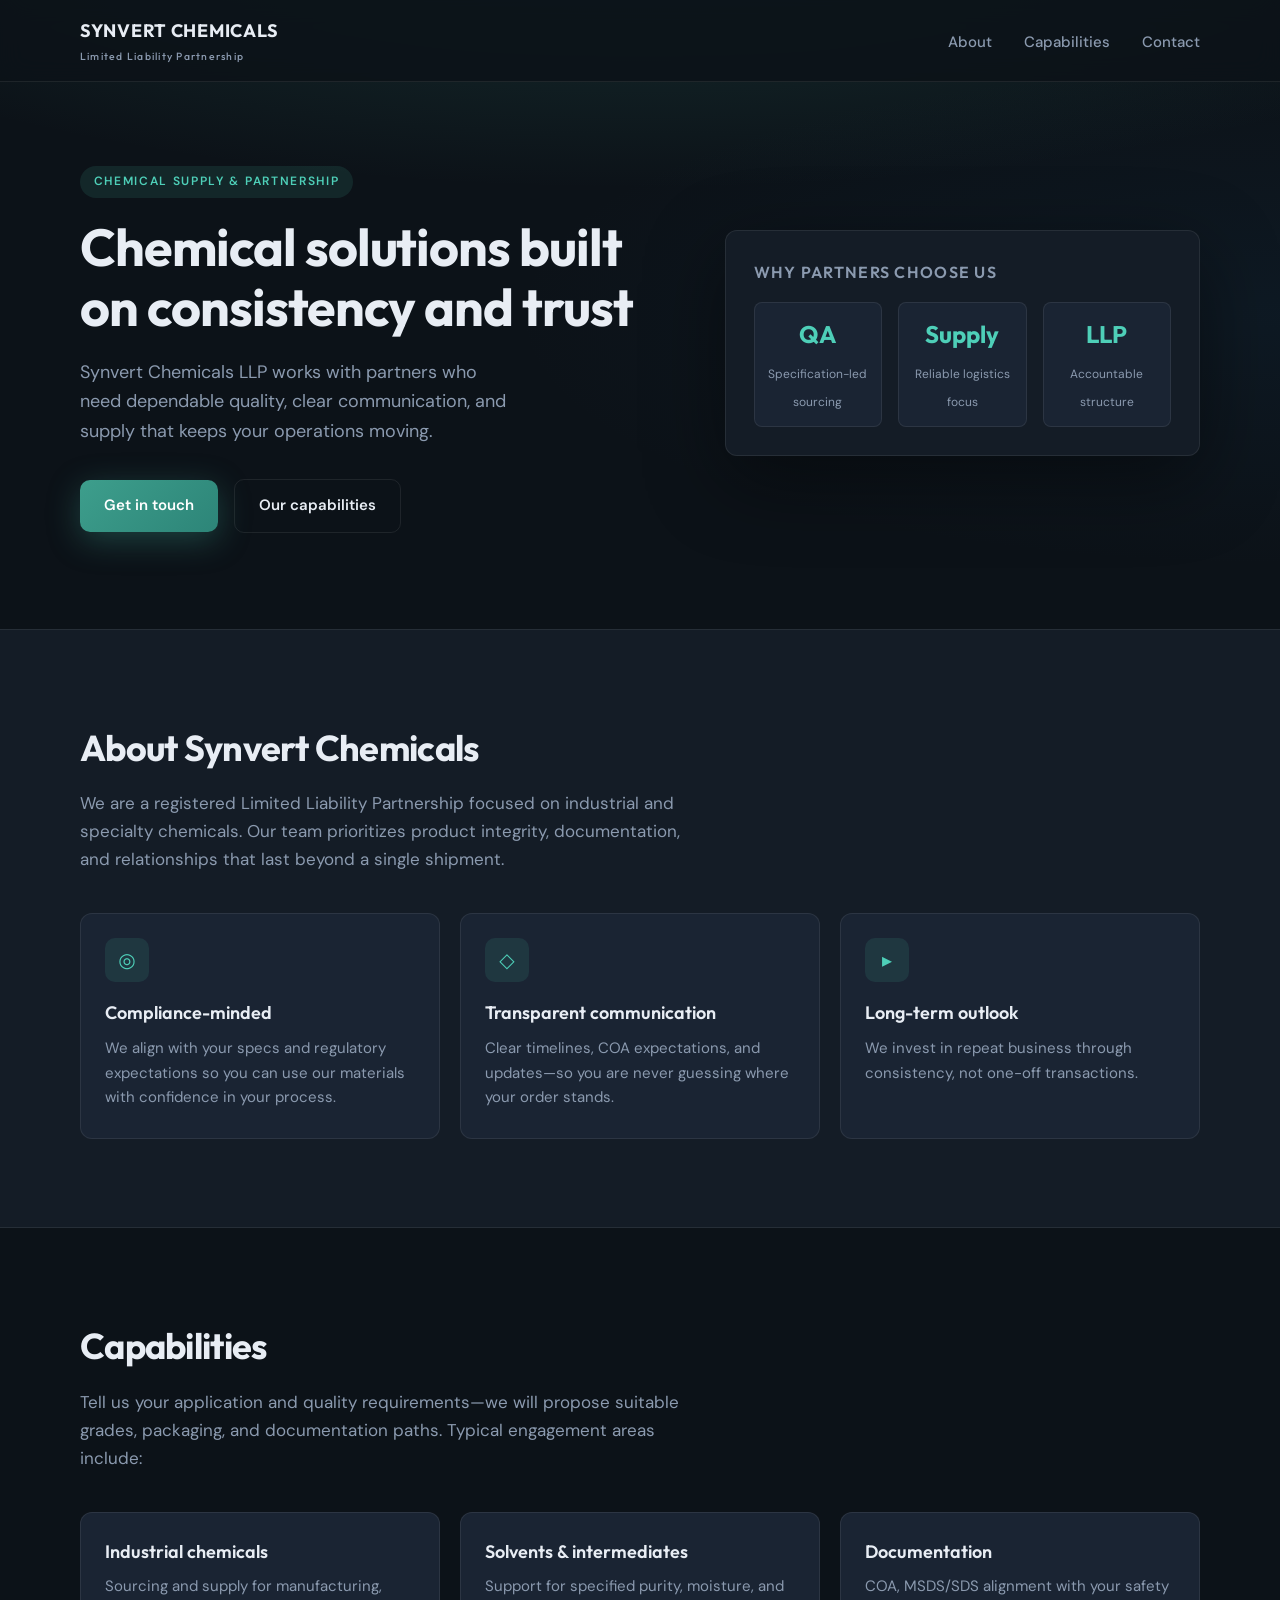
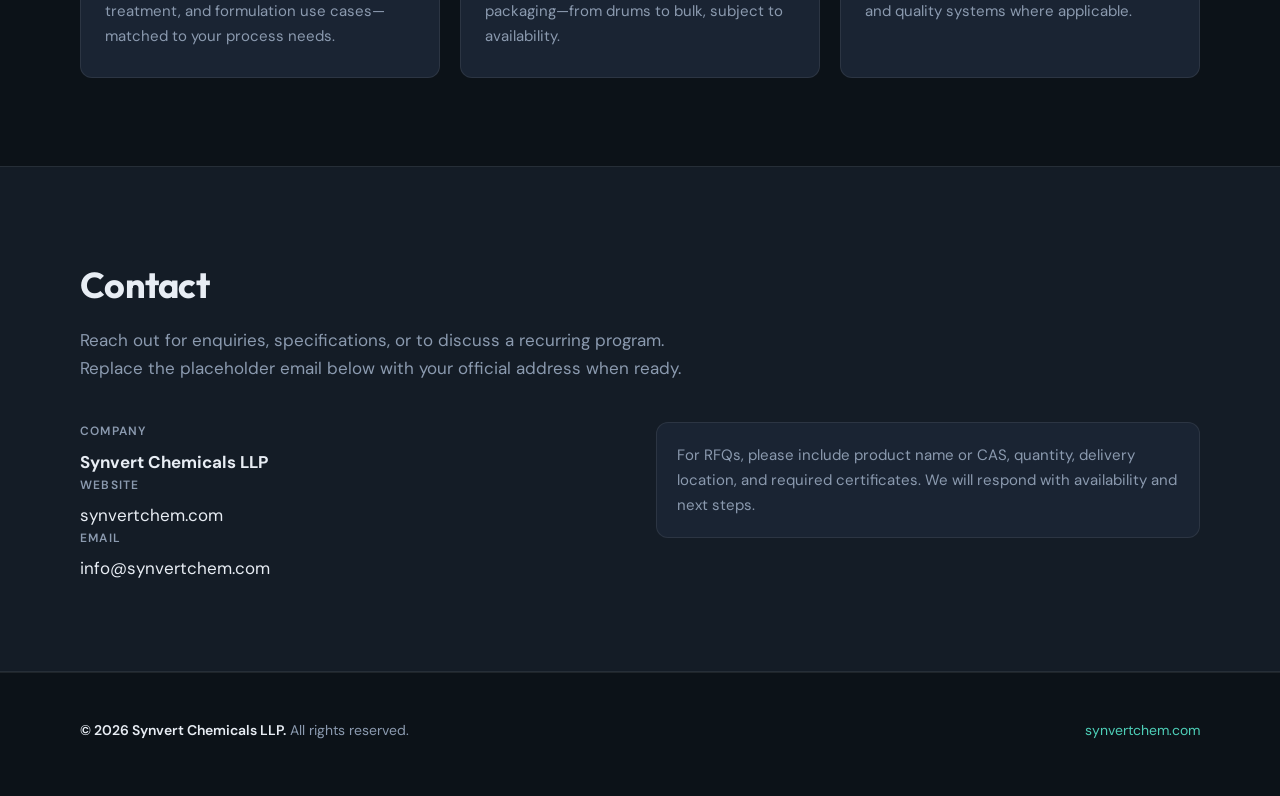
==== index.html @ 35416d8f "Initial commit: Synvert Chemicals LLP landing page Made-with: Cursor" ====
<!DOCTYPE html>
<html lang="en">
  <head>
    <meta charset="utf-8" />
    <meta name="viewport" content="width=device-width, initial-scale=1" />
    <meta
      name="description"
      content="Synvert Chemicals LLP — quality chemical solutions and reliable supply for industry. Based in India."
    />
    <title>Synvert Chemicals LLP | synvertchem.com</title>
    <link rel="icon" href="favicon.svg" type="image/svg+xml" />
    <link rel="preconnect" href="https://fonts.googleapis.com" />
    <link rel="preconnect" href="https://fonts.gstatic.com" crossorigin />
    <link
      href="https://fonts.googleapis.com/css2?family=DM+Sans:ital,opsz,wght@0,9..40,400;0,9..40,500;0,9..40,600;0,9..40,700&family=Outfit:wght@500;600;700&display=swap"
      rel="stylesheet"
    />
    <link rel="stylesheet" href="css/styles.css" />
  </head>
  <body>
    <a class="sr-only" href="#main">Skip to main content</a>

    <header class="site-header">
      <div class="wrap header-inner">
        <a class="logo" href="#">
          SYNVERT CHEMICALS
          <span>Limited Liability Partnership</span>
        </a>
        <button
          type="button"
          class="nav-toggle"
          aria-expanded="false"
          aria-controls="site-nav"
        >
          Menu
        </button>
        <nav class="nav" id="site-nav" aria-label="Primary">
          <ul class="nav-list">
            <li><a href="#about">About</a></li>
            <li><a href="#capabilities">Capabilities</a></li>
            <li><a href="#contact">Contact</a></li>
          </ul>
        </nav>
      </div>
    </header>

    <main id="main">
      <section class="hero" aria-labelledby="hero-heading">
        <div class="wrap hero-grid">
          <div>
            <p class="hero-badge">Chemical supply &amp; partnership</p>
            <h1 id="hero-heading">Chemical solutions built on consistency and trust</h1>
            <p class="hero-lead">
              Synvert Chemicals LLP works with partners who need dependable quality,
              clear communication, and supply that keeps your operations moving.
            </p>
            <div class="hero-cta">
              <a class="btn btn-primary" href="#contact">Get in touch</a>
              <a class="btn btn-ghost" href="#capabilities">Our capabilities</a>
            </div>
          </div>
          <aside class="hero-card" aria-label="Highlights">
            <h2>Why partners choose us</h2>
            <div class="stat-row" role="presentation">
              <div class="stat">
                <strong>QA</strong>
                <span>Specification-led sourcing</span>
              </div>
              <div class="stat">
                <strong>Supply</strong>
                <span>Reliable logistics focus</span>
              </div>
              <div class="stat">
                <strong>LLP</strong>
                <span>Accountable structure</span>
              </div>
            </div>
          </aside>
        </div>
      </section>

      <section id="about" class="bg-alt" aria-labelledby="about-heading">
        <div class="wrap">
          <h2 class="section-title" id="about-heading">About Synvert Chemicals</h2>
          <p class="section-intro">
            We are a registered Limited Liability Partnership focused on industrial and
            specialty chemicals. Our team prioritizes product integrity, documentation,
            and relationships that last beyond a single shipment.
          </p>
          <div class="cards">
            <article class="card">
              <div class="card-icon" aria-hidden="true">◎</div>
              <h3>Compliance-minded</h3>
              <p>
                We align with your specs and regulatory expectations so you can use our
                materials with confidence in your process.
              </p>
            </article>
            <article class="card">
              <div class="card-icon" aria-hidden="true">◇</div>
              <h3>Transparent communication</h3>
              <p>
                Clear timelines, COA expectations, and updates—so you are never guessing
                where your order stands.
              </p>
            </article>
            <article class="card">
              <div class="card-icon" aria-hidden="true">▸</div>
              <h3>Long-term outlook</h3>
              <p>
                We invest in repeat business through consistency, not one-off
                transactions.
              </p>
            </article>
          </div>
        </div>
      </section>

      <section id="capabilities" aria-labelledby="cap-heading">
        <div class="wrap">
          <h2 class="section-title" id="cap-heading">Capabilities</h2>
          <p class="section-intro">
            Tell us your application and quality requirements—we will propose suitable
            grades, packaging, and documentation paths. Typical engagement areas include:
          </p>
          <div class="cards">
            <article class="card">
              <h3>Industrial chemicals</h3>
              <p>
                Sourcing and supply for manufacturing, treatment, and formulation use
                cases—matched to your process needs.
              </p>
            </article>
            <article class="card">
              <h3>Solvents &amp; intermediates</h3>
              <p>
                Support for specified purity, moisture, and packaging—from drums to bulk,
                subject to availability.
              </p>
            </article>
            <article class="card">
              <h3>Documentation</h3>
              <p>
                COA, MSDS/SDS alignment with your safety and quality systems where
                applicable.
              </p>
            </article>
          </div>
        </div>
      </section>

      <section id="contact" class="bg-alt" aria-labelledby="contact-heading">
        <div class="wrap">
          <h2 class="section-title" id="contact-heading">Contact</h2>
          <p class="section-intro">
            Reach out for enquiries, specifications, or to discuss a recurring program.
            Replace the placeholder email below with your official address when ready.
          </p>
          <div class="contact-box">
            <dl class="contact-details">
              <div>
                <dt>Company</dt>
                <dd><strong>Synvert Chemicals LLP</strong></dd>
              </div>
              <div>
                <dt>Website</dt>
                <dd>
                  <a href="https://synvertchem.com">synvertchem.com</a>
                </dd>
              </div>
              <div>
                <dt>Email</dt>
                <dd>
                  <a href="mailto:info@synvertchem.com">info@synvertchem.com</a>
                </dd>
              </div>
            </dl>
            <p class="contact-note">
              For RFQs, please include product name or CAS, quantity, delivery location,
              and required certificates. We will respond with availability and next steps.
            </p>
          </div>
        </div>
      </section>
    </main>

    <footer class="site-footer">
      <div class="wrap footer-inner">
        <p>
          <strong>© <span id="year"></span> Synvert Chemicals LLP.</strong>
          All rights reserved.
        </p>
        <p>
          <a href="https://synvertchem.com">synvertchem.com</a>
        </p>
      </div>
    </footer>

    <script>
      document.getElementById("year").textContent = new Date().getFullYear();
    </script>
    <script src="js/main.js" defer></script>
  </body>
</html>
---- css/styles.css ----
/* SYNVERT CHEMICALS LLP — landing page styles */

:root {
  --bg: #0c1218;
  --bg-elevated: #141c26;
  --surface: #1a2433;
  --border: rgba(255, 255, 255, 0.08);
  --text: #e8edf4;
  --text-muted: #8b9aaf;
  --accent: #3d9e8c;
  --accent-bright: #4ecfb8;
  --accent-dim: rgba(61, 158, 140, 0.15);
  --font: "DM Sans", system-ui, sans-serif;
  --font-display: "Outfit", var(--font);
  --radius: 12px;
  --shadow: 0 24px 80px rgba(0, 0, 0, 0.45);
  --max: 1120px;
}

*,
*::before,
*::after {
  box-sizing: border-box;
}

html {
  scroll-behavior: smooth;
}

body {
  margin: 0;
  font-family: var(--font);
  font-size: 1.0625rem;
  line-height: 1.65;
  color: var(--text);
  background: var(--bg);
  -webkit-font-smoothing: antialiased;
}

a {
  color: var(--accent-bright);
  text-decoration: none;
}

a:hover {
  text-decoration: underline;
}

img {
  max-width: 100%;
  height: auto;
  display: block;
}

.sr-only {
  position: absolute;
  width: 1px;
  height: 1px;
  padding: 0;
  margin: -1px;
  overflow: hidden;
  clip: rect(0, 0, 0, 0);
  white-space: nowrap;
  border: 0;
}

.wrap {
  width: min(100% - 2.5rem, var(--max));
  margin-inline: auto;
}

/* Header */
.site-header {
  position: fixed;
  top: 0;
  left: 0;
  right: 0;
  z-index: 100;
  background: rgba(12, 18, 24, 0.85);
  backdrop-filter: blur(12px);
  border-bottom: 1px solid var(--border);
}

.header-inner {
  display: flex;
  align-items: center;
  justify-content: space-between;
  padding: 1rem 0;
  gap: 1.5rem;
}

.logo {
  font-family: var(--font-display);
  font-weight: 700;
  font-size: 1.125rem;
  letter-spacing: 0.04em;
  color: var(--text);
  text-decoration: none;
}

.logo:hover {
  text-decoration: none;
  color: var(--accent-bright);
}

.logo span {
  display: block;
  font-size: 0.65rem;
  font-weight: 500;
  letter-spacing: 0.12em;
  color: var(--text-muted);
  margin-top: 0.15rem;
}

.nav-toggle {
  display: none;
  background: transparent;
  border: 1px solid var(--border);
  color: var(--text);
  padding: 0.5rem 0.75rem;
  border-radius: 8px;
  cursor: pointer;
  font-size: 0.875rem;
}

.nav-list {
  display: flex;
  gap: 2rem;
  list-style: none;
  margin: 0;
  padding: 0;
}

.nav-list a {
  color: var(--text-muted);
  font-size: 0.9375rem;
  font-weight: 500;
  text-decoration: none;
}

.nav-list a:hover {
  color: var(--text);
}

@media (max-width: 768px) {
  .nav-toggle {
    display: block;
  }

  .nav {
    position: absolute;
    top: 100%;
    left: 0;
    right: 0;
    background: var(--bg-elevated);
    border-bottom: 1px solid var(--border);
    padding: 1rem 1.25rem 1.25rem;
    display: none;
  }

  .nav.is-open {
    display: block;
  }

  .nav-list {
    flex-direction: column;
    gap: 1rem;
  }
}

/* Hero */
.hero {
  padding: clamp(7rem, 12vw, 10rem) 0 clamp(4rem, 8vw, 6rem);
  position: relative;
  overflow: hidden;
}

.hero::before {
  content: "";
  position: absolute;
  inset: 0;
  background:
    radial-gradient(ellipse 80% 50% at 50% -20%, rgba(61, 158, 140, 0.25), transparent),
    radial-gradient(ellipse 60% 40% at 100% 50%, rgba(30, 80, 120, 0.12), transparent);
  pointer-events: none;
}

.hero-grid {
  position: relative;
  display: grid;
  grid-template-columns: 1fr;
  gap: 3rem;
  align-items: center;
}

@media (min-width: 900px) {
  .hero-grid {
    grid-template-columns: 1.1fr 0.9fr;
    gap: 4rem;
  }
}

.hero-badge {
  display: inline-block;
  font-size: 0.75rem;
  font-weight: 600;
  letter-spacing: 0.14em;
  text-transform: uppercase;
  color: var(--accent-bright);
  background: var(--accent-dim);
  padding: 0.4rem 0.85rem;
  border-radius: 999px;
  margin-bottom: 1.25rem;
}

.hero h1 {
  font-family: var(--font-display);
  font-weight: 700;
  font-size: clamp(2.25rem, 5vw, 3.25rem);
  line-height: 1.15;
  letter-spacing: -0.02em;
  margin: 0 0 1.25rem;
}

.hero-lead {
  font-size: 1.125rem;
  color: var(--text-muted);
  max-width: 36ch;
  margin: 0 0 2rem;
}

.hero-cta {
  display: flex;
  flex-wrap: wrap;
  gap: 1rem;
  align-items: center;
}

.btn {
  display: inline-flex;
  align-items: center;
  justify-content: center;
  padding: 0.85rem 1.5rem;
  font-family: inherit;
  font-size: 0.9375rem;
  font-weight: 600;
  border-radius: 10px;
  border: none;
  cursor: pointer;
  text-decoration: none;
  transition: transform 0.15s ease, box-shadow 0.15s ease;
}

.btn:active {
  transform: scale(0.98);
}

.btn-primary {
  background: linear-gradient(135deg, var(--accent) 0%, #2d8578 100%);
  color: #fff;
  box-shadow: 0 8px 32px rgba(61, 158, 140, 0.35);
}

.btn-primary:hover {
  text-decoration: none;
  box-shadow: 0 12px 40px rgba(61, 158, 140, 0.45);
}

.btn-ghost {
  background: transparent;
  color: var(--text);
  border: 1px solid var(--border);
}

.btn-ghost:hover {
  text-decoration: none;
  border-color: var(--text-muted);
  background: rgba(255, 255, 255, 0.04);
}

.hero-card {
  background: var(--bg-elevated);
  border: 1px solid var(--border);
  border-radius: var(--radius);
  padding: 1.75rem;
  box-shadow: var(--shadow);
}

.hero-card h2 {
  font-family: var(--font-display);
  font-size: 1rem;
  font-weight: 600;
  margin: 0 0 1rem;
  color: var(--text-muted);
  text-transform: uppercase;
  letter-spacing: 0.08em;
}

.stat-row {
  display: grid;
  grid-template-columns: repeat(3, 1fr);
  gap: 1rem;
  text-align: center;
}

.stat {
  padding: 0.75rem 0.5rem;
  background: var(--surface);
  border-radius: 8px;
  border: 1px solid var(--border);
}

.stat strong {
  display: block;
  font-family: var(--font-display);
  font-size: 1.5rem;
  color: var(--accent-bright);
  margin-bottom: 0.25rem;
}

.stat span {
  font-size: 0.75rem;
  color: var(--text-muted);
  line-height: 1.3;
}

/* Sections */
section {
  padding: clamp(3.5rem, 8vw, 5.5rem) 0;
}

.section-title {
  font-family: var(--font-display);
  font-size: clamp(1.75rem, 3vw, 2.25rem);
  font-weight: 700;
  letter-spacing: -0.02em;
  margin: 0 0 0.75rem;
}

.section-intro {
  color: var(--text-muted);
  max-width: 52ch;
  margin: 0 0 2.5rem;
}

.bg-alt {
  background: var(--bg-elevated);
  border-block: 1px solid var(--border);
}

/* Cards grid */
.cards {
  display: grid;
  grid-template-columns: repeat(auto-fit, minmax(260px, 1fr));
  gap: 1.25rem;
}

.card {
  background: var(--surface);
  border: 1px solid var(--border);
  border-radius: var(--radius);
  padding: 1.5rem 1.5rem 1.75rem;
  transition: border-color 0.2s ease, transform 0.2s ease;
}

.card:hover {
  border-color: rgba(61, 158, 140, 0.35);
  transform: translateY(-2px);
}

.card-icon {
  width: 44px;
  height: 44px;
  border-radius: 10px;
  background: var(--accent-dim);
  color: var(--accent-bright);
  display: flex;
  align-items: center;
  justify-content: center;
  font-size: 1.25rem;
  margin-bottom: 1rem;
}

.card h3 {
  font-family: var(--font-display);
  font-size: 1.125rem;
  font-weight: 600;
  margin: 0 0 0.5rem;
}

.card p {
  margin: 0;
  font-size: 0.9375rem;
  color: var(--text-muted);
}

/* Contact */
.contact-box {
  display: grid;
  gap: 2rem;
}

@media (min-width: 768px) {
  .contact-box {
    grid-template-columns: 1fr 1fr;
    align-items: start;
  }
}

.contact-details {
  list-style: none;
  margin: 0;
  padding: 0;
}

.contact-details li {
  margin-bottom: 1rem;
  padding-left: 0;
}

.contact-details dt {
  font-size: 0.75rem;
  font-weight: 600;
  letter-spacing: 0.1em;
  text-transform: uppercase;
  color: var(--text-muted);
  margin-bottom: 0.35rem;
}

.contact-details dd {
  margin: 0;
  font-size: 1.0625rem;
}

.contact-details a {
  color: var(--text);
}

.contact-note {
  font-size: 0.9375rem;
  color: var(--text-muted);
  margin: 0;
  padding: 1.25rem;
  background: var(--surface);
  border-radius: var(--radius);
  border: 1px solid var(--border);
}

/* Footer */
.site-footer {
  padding: 2rem 0 2.5rem;
  border-top: 1px solid var(--border);
  font-size: 0.875rem;
  color: var(--text-muted);
}

.footer-inner {
  display: flex;
  flex-wrap: wrap;
  gap: 1rem;
  justify-content: space-between;
  align-items: center;
}

.site-footer strong {
  color: var(--text);
  font-weight: 600;
}
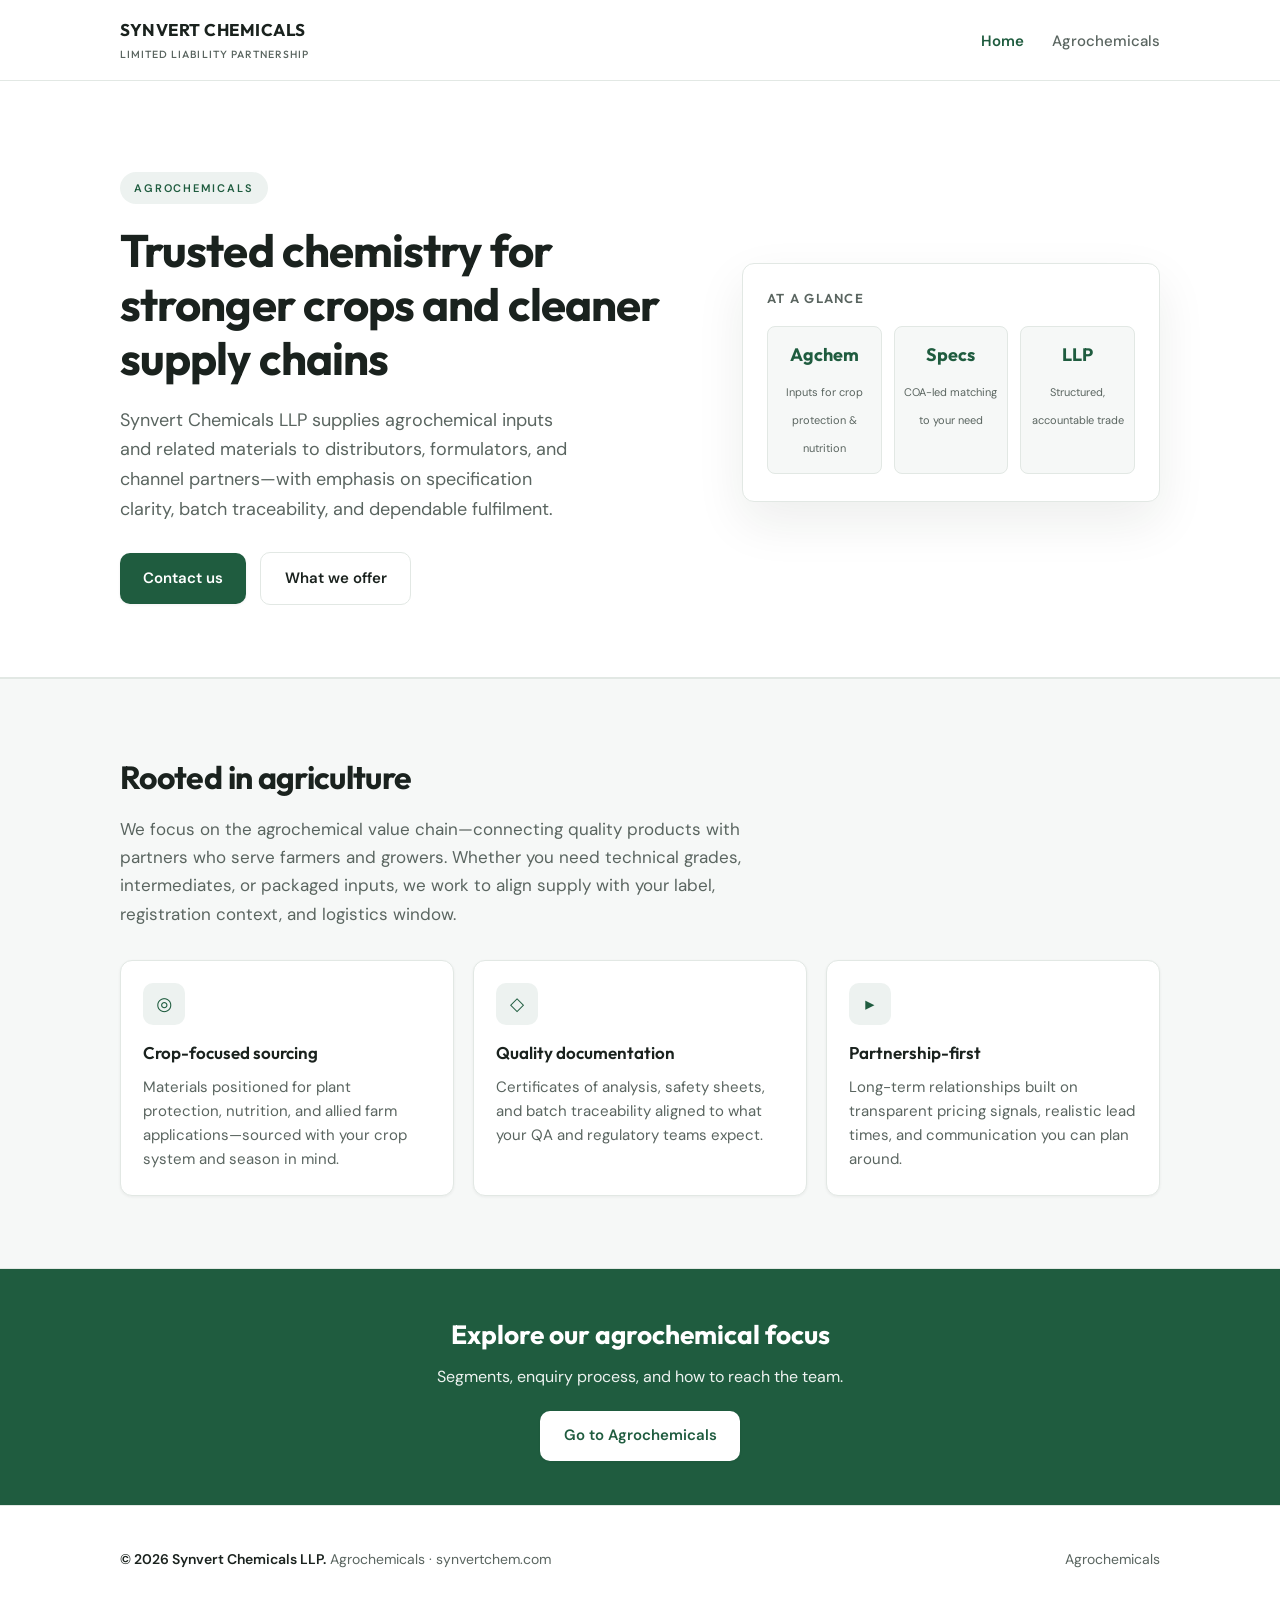
==== commit 607931fc: "Two-page white layout with agrochemicals focus (home + agrochem) Made-with: Cursor" ====
--- a/index.html
+++ b/index.html
@@ -5,9 +5,9 @@
     <meta name="viewport" content="width=device-width, initial-scale=1" />
     <meta
       name="description"
-      content="Synvert Chemicals LLP — quality chemical solutions and reliable supply for industry. Based in India."
+      content="Synvert Chemicals LLP — agrochemical supply and partnership. Quality inputs for agriculture."
     />
-    <title>Synvert Chemicals LLP | synvertchem.com</title>
+    <title>Synvert Chemicals LLP | Agrochemicals</title>
     <link rel="icon" href="favicon.svg" type="image/svg+xml" />
     <link rel="preconnect" href="https://fonts.googleapis.com" />
     <link rel="preconnect" href="https://fonts.gstatic.com" crossorigin />
@@ -22,7 +22,7 @@
 
     <header class="site-header">
       <div class="wrap header-inner">
-        <a class="logo" href="#">
+        <a class="logo" href="index.html">
           SYNVERT CHEMICALS
           <span>Limited Liability Partnership</span>
         </a>
@@ -36,9 +36,8 @@
         </button>
         <nav class="nav" id="site-nav" aria-label="Primary">
           <ul class="nav-list">
-            <li><a href="#about">About</a></li>
-            <li><a href="#capabilities">Capabilities</a></li>
-            <li><a href="#contact">Contact</a></li>
+            <li><a href="index.html" aria-current="page">Home</a></li>
+            <li><a href="agrochem.html">Agrochemicals</a></li>
           </ul>
         </nav>
       </div>
@@ -48,138 +47,81 @@
       <section class="hero" aria-labelledby="hero-heading">
         <div class="wrap hero-grid">
           <div>
-            <p class="hero-badge">Chemical supply &amp; partnership</p>
-            <h1 id="hero-heading">Chemical solutions built on consistency and trust</h1>
+            <p class="hero-badge">Agrochemicals</p>
+            <h1 id="hero-heading">Trusted chemistry for stronger crops and cleaner supply chains</h1>
             <p class="hero-lead">
-              Synvert Chemicals LLP works with partners who need dependable quality,
-              clear communication, and supply that keeps your operations moving.
+              Synvert Chemicals LLP supplies agrochemical inputs and related materials to
+              distributors, formulators, and channel partners—with emphasis on
+              specification clarity, batch traceability, and dependable fulfilment.
             </p>
             <div class="hero-cta">
-              <a class="btn btn-primary" href="#contact">Get in touch</a>
-              <a class="btn btn-ghost" href="#capabilities">Our capabilities</a>
+              <a class="btn btn-primary" href="agrochem.html#contact">Contact us</a>
+              <a class="btn btn-ghost" href="agrochem.html">What we offer</a>
             </div>
           </div>
           <aside class="hero-card" aria-label="Highlights">
-            <h2>Why partners choose us</h2>
+            <h2>At a glance</h2>
             <div class="stat-row" role="presentation">
               <div class="stat">
-                <strong>QA</strong>
-                <span>Specification-led sourcing</span>
+                <strong>Agchem</strong>
+                <span>Inputs for crop protection &amp; nutrition</span>
               </div>
               <div class="stat">
-                <strong>Supply</strong>
-                <span>Reliable logistics focus</span>
+                <strong>Specs</strong>
+                <span>COA-led matching to your need</span>
               </div>
               <div class="stat">
                 <strong>LLP</strong>
-                <span>Accountable structure</span>
+                <span>Structured, accountable trade</span>
               </div>
             </div>
           </aside>
         </div>
       </section>
 
-      <section id="about" class="bg-alt" aria-labelledby="about-heading">
+      <section class="bg-alt" aria-labelledby="home-about-heading">
         <div class="wrap">
-          <h2 class="section-title" id="about-heading">About Synvert Chemicals</h2>
+          <h2 class="section-title" id="home-about-heading">Rooted in agriculture</h2>
           <p class="section-intro">
-            We are a registered Limited Liability Partnership focused on industrial and
-            specialty chemicals. Our team prioritizes product integrity, documentation,
-            and relationships that last beyond a single shipment.
+            We focus on the agrochemical value chain—connecting quality products with
+            partners who serve farmers and growers. Whether you need technical grades,
+            intermediates, or packaged inputs, we work to align supply with your label,
+            registration context, and logistics window.
           </p>
           <div class="cards">
             <article class="card">
               <div class="card-icon" aria-hidden="true">◎</div>
-              <h3>Compliance-minded</h3>
+              <h3>Crop-focused sourcing</h3>
               <p>
-                We align with your specs and regulatory expectations so you can use our
-                materials with confidence in your process.
+                Materials positioned for plant protection, nutrition, and allied farm
+                applications—sourced with your crop system and season in mind.
               </p>
             </article>
             <article class="card">
               <div class="card-icon" aria-hidden="true">◇</div>
-              <h3>Transparent communication</h3>
+              <h3>Quality documentation</h3>
               <p>
-                Clear timelines, COA expectations, and updates—so you are never guessing
-                where your order stands.
+                Certificates of analysis, safety sheets, and batch traceability aligned to
+                what your QA and regulatory teams expect.
               </p>
             </article>
             <article class="card">
               <div class="card-icon" aria-hidden="true">▸</div>
-              <h3>Long-term outlook</h3>
+              <h3>Partnership-first</h3>
               <p>
-                We invest in repeat business through consistency, not one-off
-                transactions.
+                Long-term relationships built on transparent pricing signals, realistic
+                lead times, and communication you can plan around.
               </p>
             </article>
           </div>
         </div>
       </section>
 
-      <section id="capabilities" aria-labelledby="cap-heading">
+      <section class="cta-band" aria-labelledby="cta-heading">
         <div class="wrap">
-          <h2 class="section-title" id="cap-heading">Capabilities</h2>
-          <p class="section-intro">
-            Tell us your application and quality requirements—we will propose suitable
-            grades, packaging, and documentation paths. Typical engagement areas include:
-          </p>
-          <div class="cards">
-            <article class="card">
-              <h3>Industrial chemicals</h3>
-              <p>
-                Sourcing and supply for manufacturing, treatment, and formulation use
-                cases—matched to your process needs.
-              </p>
-            </article>
-            <article class="card">
-              <h3>Solvents &amp; intermediates</h3>
-              <p>
-                Support for specified purity, moisture, and packaging—from drums to bulk,
-                subject to availability.
-              </p>
-            </article>
-            <article class="card">
-              <h3>Documentation</h3>
-              <p>
-                COA, MSDS/SDS alignment with your safety and quality systems where
-                applicable.
-              </p>
-            </article>
-          </div>
-        </div>
-      </section>
-
-      <section id="contact" class="bg-alt" aria-labelledby="contact-heading">
-        <div class="wrap">
-          <h2 class="section-title" id="contact-heading">Contact</h2>
-          <p class="section-intro">
-            Reach out for enquiries, specifications, or to discuss a recurring program.
-            Replace the placeholder email below with your official address when ready.
-          </p>
-          <div class="contact-box">
-            <dl class="contact-details">
-              <div>
-                <dt>Company</dt>
-                <dd><strong>Synvert Chemicals LLP</strong></dd>
-              </div>
-              <div>
-                <dt>Website</dt>
-                <dd>
-                  <a href="https://synvertchem.com">synvertchem.com</a>
-                </dd>
-              </div>
-              <div>
-                <dt>Email</dt>
-                <dd>
-                  <a href="mailto:info@synvertchem.com">info@synvertchem.com</a>
-                </dd>
-              </div>
-            </dl>
-            <p class="contact-note">
-              For RFQs, please include product name or CAS, quantity, delivery location,
-              and required certificates. We will respond with availability and next steps.
-            </p>
-          </div>
+          <h2 id="cta-heading">Explore our agrochemical focus</h2>
+          <p>Segments, enquiry process, and how to reach the team.</p>
+          <a class="btn btn-primary" href="agrochem.html">Go to Agrochemicals</a>
         </div>
       </section>
     </main>
@@ -188,11 +130,9 @@
       <div class="wrap footer-inner">
         <p>
           <strong>© <span id="year"></span> Synvert Chemicals LLP.</strong>
-          All rights reserved.
+          Agrochemicals · <a href="https://synvertchem.com">synvertchem.com</a>
         </p>
-        <p>
-          <a href="https://synvertchem.com">synvertchem.com</a>
-        </p>
+        <p><a href="agrochem.html">Agrochemicals</a></p>
       </div>
     </footer>
 
--- a/css/styles.css
+++ b/css/styles.css
@@ -1,20 +1,21 @@
-/* SYNVERT CHEMICALS LLP — landing page styles */
+/* Synvert Chemicals LLP — white layout, two-page site */
 
 :root {
-  --bg: #0c1218;
-  --bg-elevated: #141c26;
-  --surface: #1a2433;
-  --border: rgba(255, 255, 255, 0.08);
-  --text: #e8edf4;
-  --text-muted: #8b9aaf;
-  --accent: #3d9e8c;
-  --accent-bright: #4ecfb8;
-  --accent-dim: rgba(61, 158, 140, 0.15);
+  --bg: #ffffff;
+  --bg-subtle: #f6f8f7;
+  --surface: #ffffff;
+  --border: #e2e8e4;
+  --text: #1a221e;
+  --text-muted: #5a6560;
+  --accent: #1f5c3f;
+  --accent-hover: #16472f;
+  --accent-soft: rgba(31, 92, 63, 0.08);
   --font: "DM Sans", system-ui, sans-serif;
   --font-display: "Outfit", var(--font);
   --radius: 12px;
-  --shadow: 0 24px 80px rgba(0, 0, 0, 0.45);
-  --max: 1120px;
+  --shadow: 0 1px 3px rgba(26, 34, 30, 0.06);
+  --shadow-lg: 0 20px 50px rgba(26, 34, 30, 0.08);
+  --max: 1040px;
 }
 
 *,
@@ -38,7 +39,7 @@
 }
 
 a {
-  color: var(--accent-bright);
+  color: var(--accent);
   text-decoration: none;
 }
 
@@ -71,13 +72,11 @@
 
 /* Header */
 .site-header {
-  position: fixed;
+  position: sticky;
   top: 0;
-  left: 0;
-  right: 0;
   z-index: 100;
-  background: rgba(12, 18, 24, 0.85);
-  backdrop-filter: blur(12px);
+  background: rgba(255, 255, 255, 0.92);
+  backdrop-filter: blur(10px);
   border-bottom: 1px solid var(--border);
 }
 
@@ -87,34 +86,36 @@
   justify-content: space-between;
   padding: 1rem 0;
   gap: 1.5rem;
+  position: relative;
 }
 
 .logo {
   font-family: var(--font-display);
   font-weight: 700;
-  font-size: 1.125rem;
-  letter-spacing: 0.04em;
+  font-size: 1.0625rem;
+  letter-spacing: 0.03em;
   color: var(--text);
   text-decoration: none;
 }
 
 .logo:hover {
   text-decoration: none;
-  color: var(--accent-bright);
+  color: var(--accent);
 }
 
 .logo span {
   display: block;
   font-size: 0.65rem;
   font-weight: 500;
-  letter-spacing: 0.12em;
+  letter-spacing: 0.1em;
   color: var(--text-muted);
   margin-top: 0.15rem;
+  text-transform: uppercase;
 }
 
 .nav-toggle {
   display: none;
-  background: transparent;
+  background: var(--bg);
   border: 1px solid var(--border);
   color: var(--text);
   padding: 0.5rem 0.75rem;
@@ -125,10 +126,11 @@
 
 .nav-list {
   display: flex;
-  gap: 2rem;
+  gap: 1.75rem;
   list-style: none;
   margin: 0;
   padding: 0;
+  align-items: center;
 }
 
 .nav-list a {
@@ -140,6 +142,11 @@
 
 .nav-list a:hover {
   color: var(--text);
+}
+
+.nav-list a[aria-current="page"] {
+  color: var(--accent);
+  font-weight: 600;
 }
 
 @media (max-width: 768px) {
@@ -152,10 +159,11 @@
     top: 100%;
     left: 0;
     right: 0;
-    background: var(--bg-elevated);
+    background: var(--bg);
     border-bottom: 1px solid var(--border);
     padding: 1rem 1.25rem 1.25rem;
     display: none;
+    box-shadow: var(--shadow-lg);
   }
 
   .nav.is-open {
@@ -165,50 +173,41 @@
   .nav-list {
     flex-direction: column;
     gap: 1rem;
+    align-items: flex-start;
   }
 }
 
 /* Hero */
 .hero {
-  padding: clamp(7rem, 12vw, 10rem) 0 clamp(4rem, 8vw, 6rem);
-  position: relative;
-  overflow: hidden;
-}
-
-.hero::before {
-  content: "";
-  position: absolute;
-  inset: 0;
-  background:
-    radial-gradient(ellipse 80% 50% at 50% -20%, rgba(61, 158, 140, 0.25), transparent),
-    radial-gradient(ellipse 60% 40% at 100% 50%, rgba(30, 80, 120, 0.12), transparent);
-  pointer-events: none;
+  padding: clamp(3.5rem, 8vw, 5rem) 0 clamp(3rem, 6vw, 4.5rem);
+  background: var(--bg);
+  border-bottom: 1px solid var(--border);
 }
 
 .hero-grid {
-  position: relative;
   display: grid;
   grid-template-columns: 1fr;
-  gap: 3rem;
-  align-items: center;
-}
-
-@media (min-width: 900px) {
+  gap: 2.5rem;
+  align-items: start;
+}
+
+@media (min-width: 880px) {
   .hero-grid {
-    grid-template-columns: 1.1fr 0.9fr;
-    gap: 4rem;
+    grid-template-columns: 1.15fr 0.85fr;
+    gap: 3.5rem;
+    align-items: center;
   }
 }
 
 .hero-badge {
   display: inline-block;
-  font-size: 0.75rem;
-  font-weight: 600;
-  letter-spacing: 0.14em;
+  font-size: 0.6875rem;
+  font-weight: 600;
+  letter-spacing: 0.16em;
   text-transform: uppercase;
-  color: var(--accent-bright);
-  background: var(--accent-dim);
-  padding: 0.4rem 0.85rem;
+  color: var(--accent);
+  background: var(--accent-soft);
+  padding: 0.45rem 0.9rem;
   border-radius: 999px;
   margin-bottom: 1.25rem;
 }
@@ -216,23 +215,24 @@
 .hero h1 {
   font-family: var(--font-display);
   font-weight: 700;
-  font-size: clamp(2.25rem, 5vw, 3.25rem);
-  line-height: 1.15;
+  font-size: clamp(2rem, 4.5vw, 2.85rem);
+  line-height: 1.18;
   letter-spacing: -0.02em;
   margin: 0 0 1.25rem;
+  color: var(--text);
 }
 
 .hero-lead {
   font-size: 1.125rem;
   color: var(--text-muted);
-  max-width: 36ch;
-  margin: 0 0 2rem;
+  max-width: 38ch;
+  margin: 0 0 1.75rem;
 }
 
 .hero-cta {
   display: flex;
   flex-wrap: wrap;
-  gap: 1rem;
+  gap: 0.875rem;
   align-items: center;
 }
 
@@ -240,7 +240,7 @@
   display: inline-flex;
   align-items: center;
   justify-content: center;
-  padding: 0.85rem 1.5rem;
+  padding: 0.8rem 1.45rem;
   font-family: inherit;
   font-size: 0.9375rem;
   font-weight: 600;
@@ -248,22 +248,23 @@
   border: none;
   cursor: pointer;
   text-decoration: none;
-  transition: transform 0.15s ease, box-shadow 0.15s ease;
+  transition: background 0.15s ease, color 0.15s ease, box-shadow 0.15s ease;
 }
 
 .btn:active {
-  transform: scale(0.98);
+  transform: scale(0.99);
 }
 
 .btn-primary {
-  background: linear-gradient(135deg, var(--accent) 0%, #2d8578 100%);
+  background: var(--accent);
   color: #fff;
-  box-shadow: 0 8px 32px rgba(61, 158, 140, 0.35);
+  box-shadow: var(--shadow);
 }
 
 .btn-primary:hover {
   text-decoration: none;
-  box-shadow: 0 12px 40px rgba(61, 158, 140, 0.45);
+  background: var(--accent-hover);
+  box-shadow: 0 4px 14px rgba(31, 92, 63, 0.22);
 }
 
 .btn-ghost {
@@ -275,37 +276,37 @@
 .btn-ghost:hover {
   text-decoration: none;
   border-color: var(--text-muted);
-  background: rgba(255, 255, 255, 0.04);
+  background: var(--bg-subtle);
 }
 
 .hero-card {
-  background: var(--bg-elevated);
+  background: var(--surface);
   border: 1px solid var(--border);
   border-radius: var(--radius);
-  padding: 1.75rem;
-  box-shadow: var(--shadow);
+  padding: 1.5rem 1.5rem 1.65rem;
+  box-shadow: var(--shadow-lg);
 }
 
 .hero-card h2 {
   font-family: var(--font-display);
-  font-size: 1rem;
+  font-size: 0.8125rem;
   font-weight: 600;
   margin: 0 0 1rem;
   color: var(--text-muted);
   text-transform: uppercase;
-  letter-spacing: 0.08em;
+  letter-spacing: 0.1em;
 }
 
 .stat-row {
   display: grid;
   grid-template-columns: repeat(3, 1fr);
-  gap: 1rem;
+  gap: 0.75rem;
   text-align: center;
 }
 
 .stat {
-  padding: 0.75rem 0.5rem;
-  background: var(--surface);
+  padding: 0.85rem 0.5rem;
+  background: var(--bg-subtle);
   border-radius: 8px;
   border: 1px solid var(--border);
 }
@@ -313,85 +314,110 @@
 .stat strong {
   display: block;
   font-family: var(--font-display);
-  font-size: 1.5rem;
-  color: var(--accent-bright);
-  margin-bottom: 0.25rem;
+  font-size: 1.125rem;
+  color: var(--accent);
+  margin-bottom: 0.35rem;
 }
 
 .stat span {
-  font-size: 0.75rem;
-  color: var(--text-muted);
-  line-height: 1.3;
+  font-size: 0.6875rem;
+  color: var(--text-muted);
+  line-height: 1.35;
 }
 
 /* Sections */
 section {
-  padding: clamp(3.5rem, 8vw, 5.5rem) 0;
+  padding: clamp(3rem, 7vw, 4.5rem) 0;
 }
 
 .section-title {
   font-family: var(--font-display);
-  font-size: clamp(1.75rem, 3vw, 2.25rem);
+  font-size: clamp(1.6rem, 2.8vw, 2rem);
   font-weight: 700;
   letter-spacing: -0.02em;
   margin: 0 0 0.75rem;
+  color: var(--text);
 }
 
 .section-intro {
   color: var(--text-muted);
-  max-width: 52ch;
-  margin: 0 0 2.5rem;
+  max-width: 54ch;
+  margin: 0 0 2rem;
 }
 
 .bg-alt {
-  background: var(--bg-elevated);
+  background: var(--bg-subtle);
   border-block: 1px solid var(--border);
 }
 
-/* Cards grid */
+/* Cards */
 .cards {
   display: grid;
-  grid-template-columns: repeat(auto-fit, minmax(260px, 1fr));
-  gap: 1.25rem;
+  grid-template-columns: repeat(auto-fit, minmax(240px, 1fr));
+  gap: 1.15rem;
 }
 
 .card {
   background: var(--surface);
   border: 1px solid var(--border);
   border-radius: var(--radius);
-  padding: 1.5rem 1.5rem 1.75rem;
-  transition: border-color 0.2s ease, transform 0.2s ease;
+  padding: 1.4rem 1.4rem 1.5rem;
+  box-shadow: var(--shadow);
+  transition: border-color 0.2s ease, box-shadow 0.2s ease;
 }
 
 .card:hover {
-  border-color: rgba(61, 158, 140, 0.35);
-  transform: translateY(-2px);
+  border-color: rgba(31, 92, 63, 0.25);
+  box-shadow: 0 8px 28px rgba(26, 34, 30, 0.07);
 }
 
 .card-icon {
-  width: 44px;
-  height: 44px;
+  width: 42px;
+  height: 42px;
   border-radius: 10px;
-  background: var(--accent-dim);
-  color: var(--accent-bright);
+  background: var(--accent-soft);
+  color: var(--accent);
   display: flex;
   align-items: center;
   justify-content: center;
-  font-size: 1.25rem;
-  margin-bottom: 1rem;
+  font-size: 1.15rem;
+  margin-bottom: 0.9rem;
 }
 
 .card h3 {
   font-family: var(--font-display);
-  font-size: 1.125rem;
-  font-weight: 600;
-  margin: 0 0 0.5rem;
+  font-size: 1.0625rem;
+  font-weight: 600;
+  margin: 0 0 0.45rem;
+  color: var(--text);
 }
 
 .card p {
   margin: 0;
   font-size: 0.9375rem;
   color: var(--text-muted);
+  line-height: 1.6;
+}
+
+/* Page intro (second page) */
+.page-intro {
+  padding: clamp(2.5rem, 6vw, 3.5rem) 0 0;
+  border-bottom: 1px solid var(--border);
+}
+
+.page-intro h1 {
+  font-family: var(--font-display);
+  font-size: clamp(1.85rem, 3.5vw, 2.35rem);
+  font-weight: 700;
+  letter-spacing: -0.02em;
+  margin: 0 0 0.75rem;
+}
+
+.page-intro .lead {
+  font-size: 1.125rem;
+  color: var(--text-muted);
+  max-width: 58ch;
+  margin: 0 0 2rem;
 }
 
 /* Contact */
@@ -407,51 +433,77 @@
   }
 }
 
-.contact-details {
-  list-style: none;
-  margin: 0;
-  padding: 0;
-}
-
-.contact-details li {
-  margin-bottom: 1rem;
-  padding-left: 0;
-}
-
 .contact-details dt {
-  font-size: 0.75rem;
-  font-weight: 600;
-  letter-spacing: 0.1em;
+  font-size: 0.6875rem;
+  font-weight: 600;
+  letter-spacing: 0.12em;
   text-transform: uppercase;
   color: var(--text-muted);
   margin-bottom: 0.35rem;
 }
 
 .contact-details dd {
-  margin: 0;
+  margin: 0 0 1.1rem;
   font-size: 1.0625rem;
 }
 
 .contact-details a {
   color: var(--text);
+}
+
+.contact-details a:hover {
+  color: var(--accent);
 }
 
 .contact-note {
   font-size: 0.9375rem;
   color: var(--text-muted);
   margin: 0;
-  padding: 1.25rem;
+  padding: 1.2rem 1.25rem;
   background: var(--surface);
   border-radius: var(--radius);
   border: 1px solid var(--border);
+  box-shadow: var(--shadow);
+}
+
+/* CTA band */
+.cta-band {
+  background: var(--accent);
+  color: #fff;
+  padding: clamp(2rem, 5vw, 2.75rem) 0;
+  text-align: center;
+}
+
+.cta-band h2 {
+  font-family: var(--font-display);
+  font-size: clamp(1.35rem, 2.5vw, 1.65rem);
+  font-weight: 700;
+  margin: 0 0 0.5rem;
+}
+
+.cta-band p {
+  margin: 0 0 1.25rem;
+  opacity: 0.92;
+  font-size: 1rem;
+}
+
+.cta-band .btn-primary {
+  background: #fff;
+  color: var(--accent);
+}
+
+.cta-band .btn-primary:hover {
+  background: var(--bg-subtle);
+  color: var(--accent-hover);
 }
 
 /* Footer */
 .site-footer {
-  padding: 2rem 0 2.5rem;
+  padding: 1.75rem 0 2.25rem;
   border-top: 1px solid var(--border);
   font-size: 0.875rem;
   color: var(--text-muted);
+  background: var(--bg);
 }
 
 .footer-inner {
@@ -466,3 +518,11 @@
   color: var(--text);
   font-weight: 600;
 }
+
+.site-footer a {
+  color: var(--text-muted);
+}
+
+.site-footer a:hover {
+  color: var(--accent);
+}
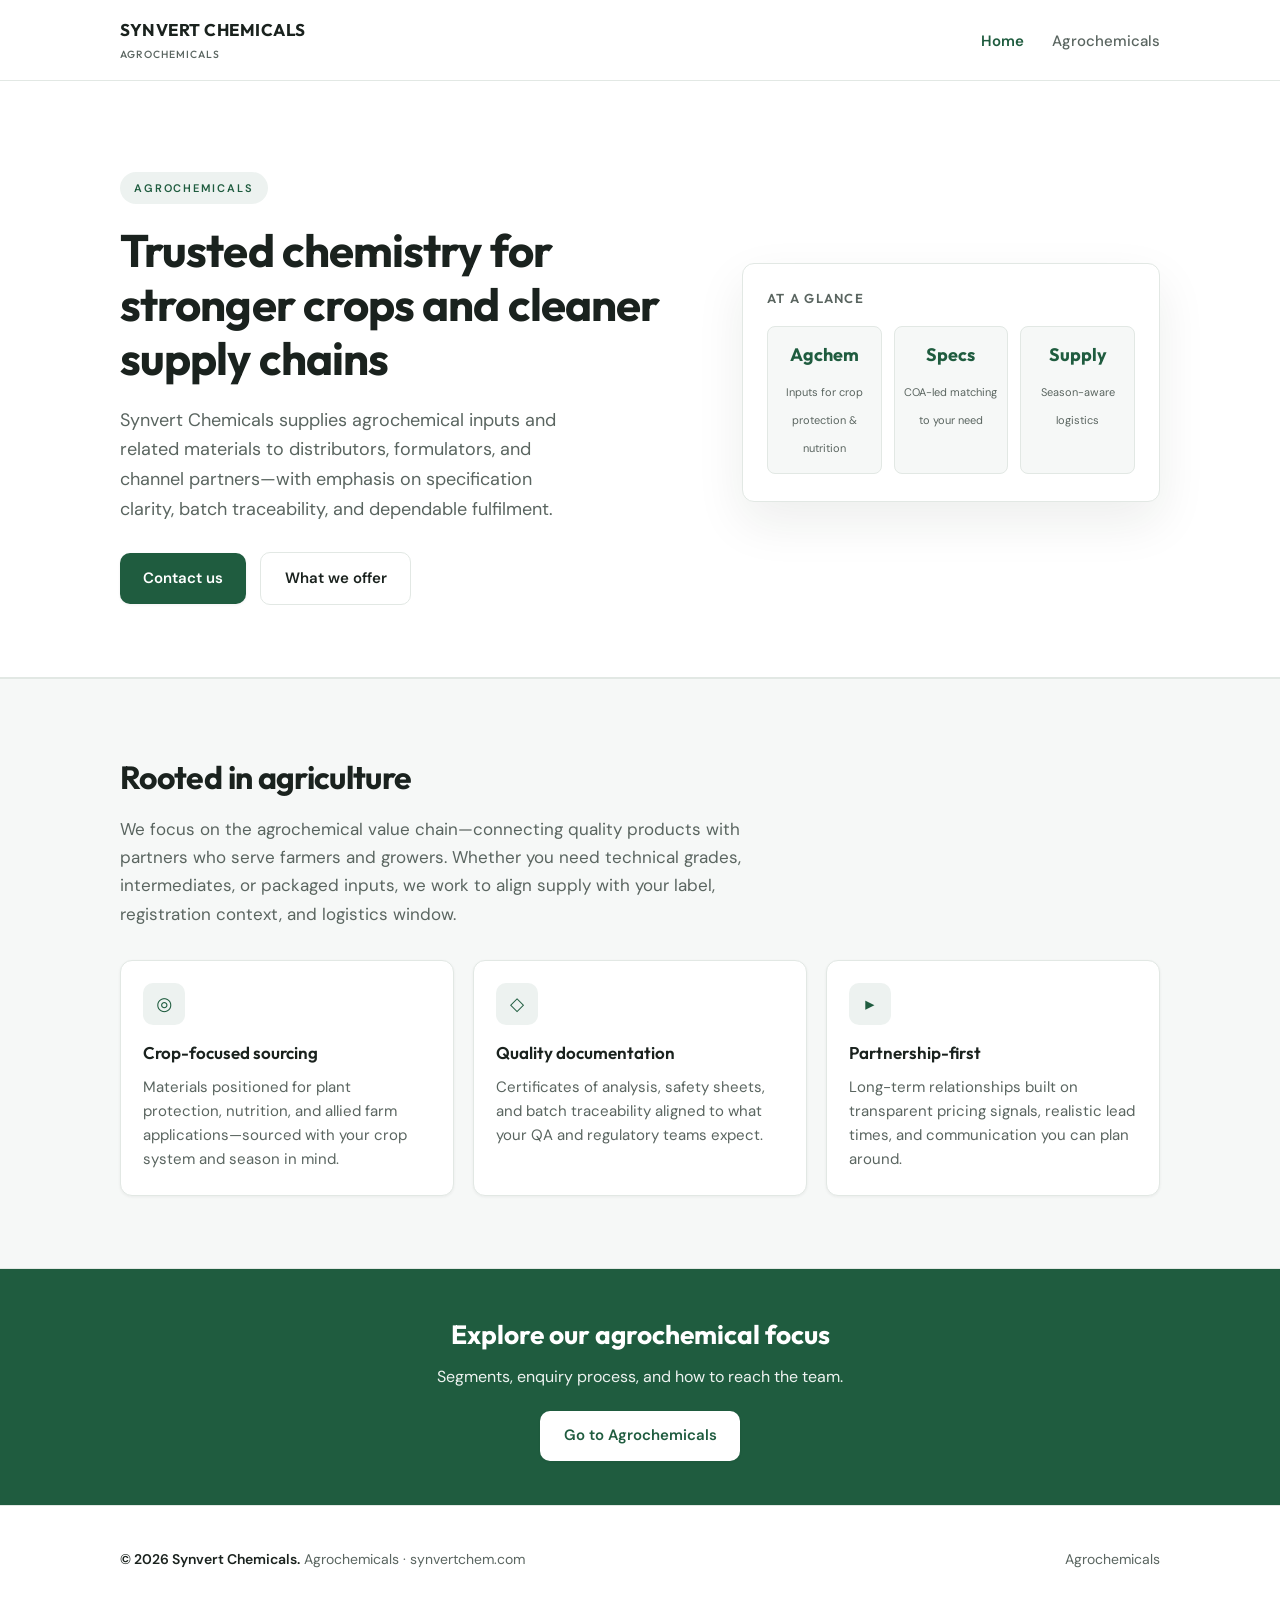
==== commit 252590bd: "De-emphasize legal form: use Synvert Chemicals, Agrochemicals tagline Made-with: Cursor" ====
--- a/index.html
+++ b/index.html
@@ -5,9 +5,9 @@
     <meta name="viewport" content="width=device-width, initial-scale=1" />
     <meta
       name="description"
-      content="Synvert Chemicals LLP — agrochemical supply and partnership. Quality inputs for agriculture."
+      content="Synvert Chemicals — agrochemical supply and partnership. Quality inputs for agriculture."
     />
-    <title>Synvert Chemicals LLP | Agrochemicals</title>
+    <title>Synvert Chemicals | Agrochemicals</title>
     <link rel="icon" href="favicon.svg" type="image/svg+xml" />
     <link rel="preconnect" href="https://fonts.googleapis.com" />
     <link rel="preconnect" href="https://fonts.gstatic.com" crossorigin />
@@ -24,7 +24,7 @@
       <div class="wrap header-inner">
         <a class="logo" href="index.html">
           SYNVERT CHEMICALS
-          <span>Limited Liability Partnership</span>
+          <span>Agrochemicals</span>
         </a>
         <button
           type="button"
@@ -50,7 +50,7 @@
             <p class="hero-badge">Agrochemicals</p>
             <h1 id="hero-heading">Trusted chemistry for stronger crops and cleaner supply chains</h1>
             <p class="hero-lead">
-              Synvert Chemicals LLP supplies agrochemical inputs and related materials to
+              Synvert Chemicals supplies agrochemical inputs and related materials to
               distributors, formulators, and channel partners—with emphasis on
               specification clarity, batch traceability, and dependable fulfilment.
             </p>
@@ -71,8 +71,8 @@
                 <span>COA-led matching to your need</span>
               </div>
               <div class="stat">
-                <strong>LLP</strong>
-                <span>Structured, accountable trade</span>
+                <strong>Supply</strong>
+                <span>Season-aware logistics</span>
               </div>
             </div>
           </aside>
@@ -129,7 +129,7 @@
     <footer class="site-footer">
       <div class="wrap footer-inner">
         <p>
-          <strong>© <span id="year"></span> Synvert Chemicals LLP.</strong>
+          <strong>© <span id="year"></span> Synvert Chemicals.</strong>
           Agrochemicals · <a href="https://synvertchem.com">synvertchem.com</a>
         </p>
         <p><a href="agrochem.html">Agrochemicals</a></p>
--- a/css/styles.css
+++ b/css/styles.css
@@ -1,4 +1,4 @@
-/* Synvert Chemicals LLP — white layout, two-page site */
+/* Synvert Chemicals — white layout, two-page site */
 
 :root {
   --bg: #ffffff;
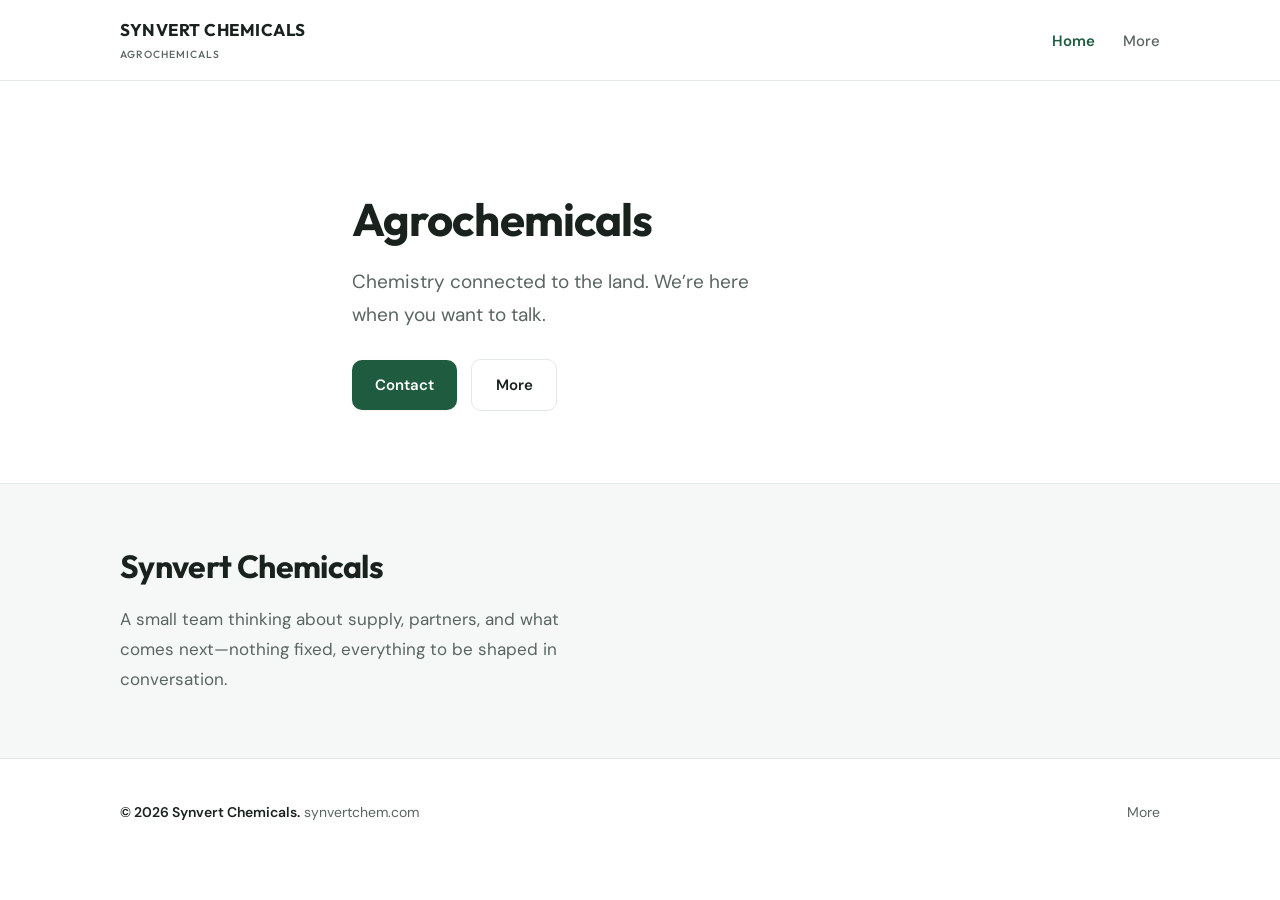
==== commit 5896e70f: "Simplify copy: minimal vague open-ended two-page layout Made-with: Cursor" ====
--- a/index.html
+++ b/index.html
@@ -3,12 +3,41 @@
   <head>
     <meta charset="utf-8" />
     <meta name="viewport" content="width=device-width, initial-scale=1" />
+    <link rel="canonical" href="https://synvertchem.com/" />
     <meta
       name="description"
-      content="Synvert Chemicals — agrochemical supply and partnership. Quality inputs for agriculture."
+      content="Synvert Chemicals — agrochemicals and agriculture-related chemistry."
     />
-    <title>Synvert Chemicals | Agrochemicals</title>
+    <title>Synvert Chemicals</title>
+    <meta property="og:type" content="website" />
+    <meta property="og:site_name" content="Synvert Chemicals" />
+    <meta property="og:title" content="Synvert Chemicals" />
+    <meta
+      property="og:description"
+      content="Synvert Chemicals — agrochemicals and agriculture-related chemistry."
+    />
+    <meta property="og:url" content="https://synvertchem.com/" />
+    <meta name="twitter:card" content="summary" />
+    <meta name="twitter:title" content="Synvert Chemicals" />
+    <meta
+      name="twitter:description"
+      content="Synvert Chemicals — agrochemicals and agriculture-related chemistry."
+    />
+    <meta name="application-name" content="Synvert Chemicals" />
     <link rel="icon" href="favicon.svg" type="image/svg+xml" />
+    <script type="application/ld+json">
+      {
+        "@context": "https://schema.org",
+        "@type": "WebSite",
+        "name": "Synvert Chemicals",
+        "url": "https://synvertchem.com/",
+        "publisher": {
+          "@type": "Organization",
+          "name": "Synvert Chemicals",
+          "url": "https://synvertchem.com/"
+        }
+      }
+    </script>
     <link rel="preconnect" href="https://fonts.googleapis.com" />
     <link rel="preconnect" href="https://fonts.gstatic.com" crossorigin />
     <link
@@ -37,91 +66,33 @@
         <nav class="nav" id="site-nav" aria-label="Primary">
           <ul class="nav-list">
             <li><a href="index.html" aria-current="page">Home</a></li>
-            <li><a href="agrochem.html">Agrochemicals</a></li>
+            <li><a href="agrochem.html">More</a></li>
           </ul>
         </nav>
       </div>
     </header>
 
     <main id="main">
-      <section class="hero" aria-labelledby="hero-heading">
-        <div class="wrap hero-grid">
-          <div>
-            <p class="hero-badge">Agrochemicals</p>
-            <h1 id="hero-heading">Trusted chemistry for stronger crops and cleaner supply chains</h1>
-            <p class="hero-lead">
-              Synvert Chemicals supplies agrochemical inputs and related materials to
-              distributors, formulators, and channel partners—with emphasis on
-              specification clarity, batch traceability, and dependable fulfilment.
-            </p>
-            <div class="hero-cta">
-              <a class="btn btn-primary" href="agrochem.html#contact">Contact us</a>
-              <a class="btn btn-ghost" href="agrochem.html">What we offer</a>
-            </div>
-          </div>
-          <aside class="hero-card" aria-label="Highlights">
-            <h2>At a glance</h2>
-            <div class="stat-row" role="presentation">
-              <div class="stat">
-                <strong>Agchem</strong>
-                <span>Inputs for crop protection &amp; nutrition</span>
-              </div>
-              <div class="stat">
-                <strong>Specs</strong>
-                <span>COA-led matching to your need</span>
-              </div>
-              <div class="stat">
-                <strong>Supply</strong>
-                <span>Season-aware logistics</span>
-              </div>
-            </div>
-          </aside>
-        </div>
-      </section>
-
-      <section class="bg-alt" aria-labelledby="home-about-heading">
-        <div class="wrap">
-          <h2 class="section-title" id="home-about-heading">Rooted in agriculture</h2>
-          <p class="section-intro">
-            We focus on the agrochemical value chain—connecting quality products with
-            partners who serve farmers and growers. Whether you need technical grades,
-            intermediates, or packaged inputs, we work to align supply with your label,
-            registration context, and logistics window.
+      <section class="hero hero--minimal" aria-labelledby="hero-heading">
+        <div class="wrap hero-min-inner">
+          <h1 id="hero-heading">Agrochemicals</h1>
+          <p class="hero-lead hero-lead--soft">
+            Chemistry connected to the land. We’re here when you want to talk.
           </p>
-          <div class="cards">
-            <article class="card">
-              <div class="card-icon" aria-hidden="true">◎</div>
-              <h3>Crop-focused sourcing</h3>
-              <p>
-                Materials positioned for plant protection, nutrition, and allied farm
-                applications—sourced with your crop system and season in mind.
-              </p>
-            </article>
-            <article class="card">
-              <div class="card-icon" aria-hidden="true">◇</div>
-              <h3>Quality documentation</h3>
-              <p>
-                Certificates of analysis, safety sheets, and batch traceability aligned to
-                what your QA and regulatory teams expect.
-              </p>
-            </article>
-            <article class="card">
-              <div class="card-icon" aria-hidden="true">▸</div>
-              <h3>Partnership-first</h3>
-              <p>
-                Long-term relationships built on transparent pricing signals, realistic
-                lead times, and communication you can plan around.
-              </p>
-            </article>
+          <div class="hero-cta">
+            <a class="btn btn-primary" href="agrochem.html#contact">Contact</a>
+            <a class="btn btn-ghost" href="agrochem.html">More</a>
           </div>
         </div>
       </section>
 
-      <section class="cta-band" aria-labelledby="cta-heading">
+      <section class="section-soft" aria-labelledby="soft-heading">
         <div class="wrap">
-          <h2 id="cta-heading">Explore our agrochemical focus</h2>
-          <p>Segments, enquiry process, and how to reach the team.</p>
-          <a class="btn btn-primary" href="agrochem.html">Go to Agrochemicals</a>
+          <h2 class="section-title section-title--quiet" id="soft-heading">Synvert Chemicals</h2>
+          <p class="section-one">
+            A small team thinking about supply, partners, and what comes next—nothing fixed,
+            everything to be shaped in conversation.
+          </p>
         </div>
       </section>
     </main>
@@ -130,9 +101,9 @@
       <div class="wrap footer-inner">
         <p>
           <strong>© <span id="year"></span> Synvert Chemicals.</strong>
-          Agrochemicals · <a href="https://synvertchem.com">synvertchem.com</a>
+          <a href="https://synvertchem.com">synvertchem.com</a>
         </p>
-        <p><a href="agrochem.html">Agrochemicals</a></p>
+        <p><a href="agrochem.html">More</a></p>
       </div>
     </footer>
 
--- a/css/styles.css
+++ b/css/styles.css
@@ -222,6 +222,84 @@
   color: var(--text);
 }
 
+.hero--minimal {
+  padding: clamp(4.5rem, 14vw, 7rem) 0 clamp(3rem, 8vw, 4.5rem);
+  border-bottom: none;
+}
+
+.hero-min-inner {
+  max-width: 36rem;
+}
+
+.hero--minimal .hero-lead--soft {
+  max-width: 28rem;
+  font-size: 1.1875rem;
+  font-weight: 400;
+  color: var(--text-muted);
+  line-height: 1.7;
+}
+
+.section-soft {
+  padding: clamp(2.5rem, 6vw, 3.5rem) 0 clamp(3rem, 8vw, 4rem);
+  background: var(--bg-subtle);
+  border-top: 1px solid var(--border);
+}
+
+.section-title--quiet {
+  font-size: clamp(1.125rem, 2vw, 1.35rem);
+  font-weight: 600;
+  color: var(--text-muted);
+  letter-spacing: 0.02em;
+  margin-bottom: 1rem;
+}
+
+.section-one {
+  margin: 0;
+  max-width: 40ch;
+  font-size: 1.0625rem;
+  color: var(--text-muted);
+  line-height: 1.75;
+}
+
+.page-intro--minimal {
+  padding: clamp(3rem, 10vw, 4.5rem) 0 0;
+  border-bottom: none;
+}
+
+.page-h1 {
+  font-family: var(--font-display);
+  font-weight: 700;
+  font-size: clamp(1.75rem, 3vw, 2.125rem);
+  letter-spacing: -0.02em;
+  margin: 0 0 1.25rem;
+  color: var(--text);
+}
+
+.lead--open {
+  font-size: 1.125rem;
+  color: var(--text-muted);
+  max-width: 38ch;
+  margin: 0 0 1rem;
+  line-height: 1.75;
+}
+
+.contact-simple {
+  padding-top: 0.25rem;
+}
+
+.contact-simple p {
+  margin: 0 0 0.85rem;
+  font-size: 1.125rem;
+}
+
+.contact-simple a {
+  color: var(--text);
+}
+
+.contact-simple a:hover {
+  color: var(--accent);
+}
+
 .hero-lead {
   font-size: 1.125rem;
   color: var(--text-muted);
